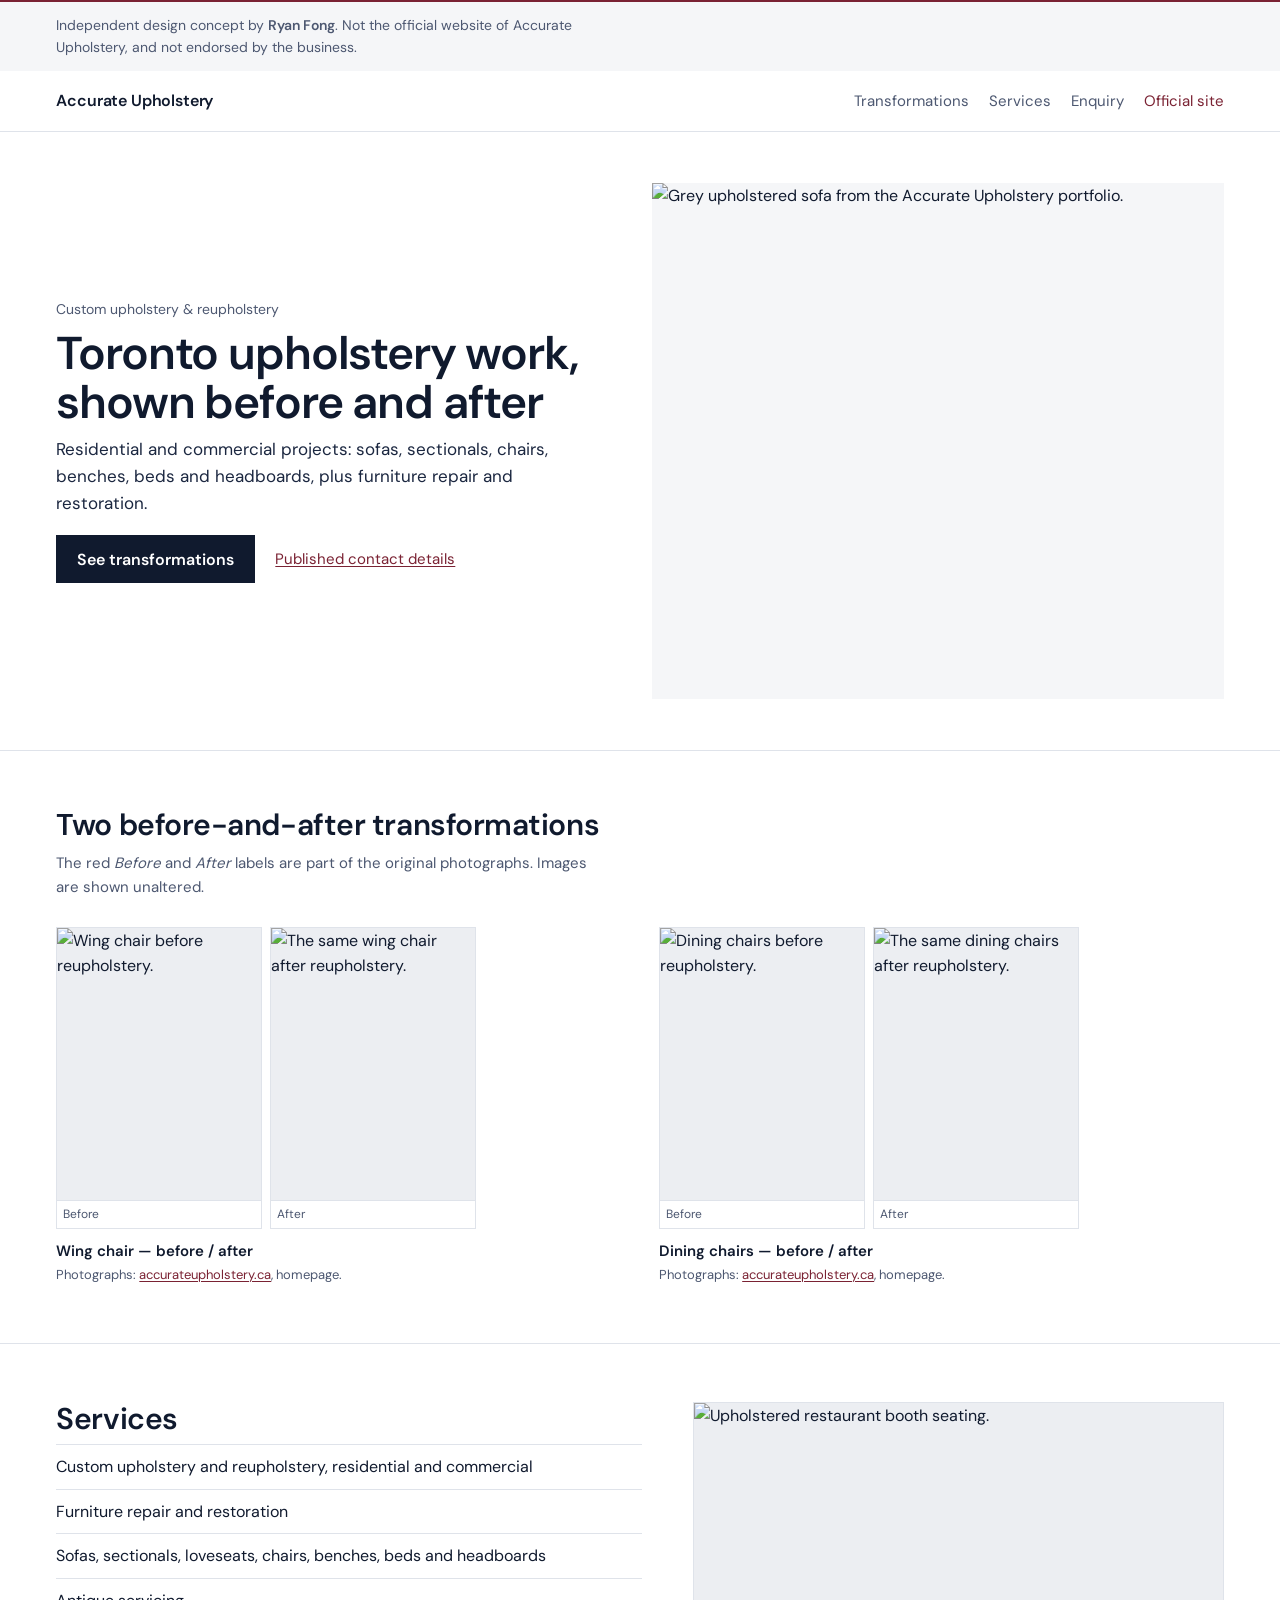
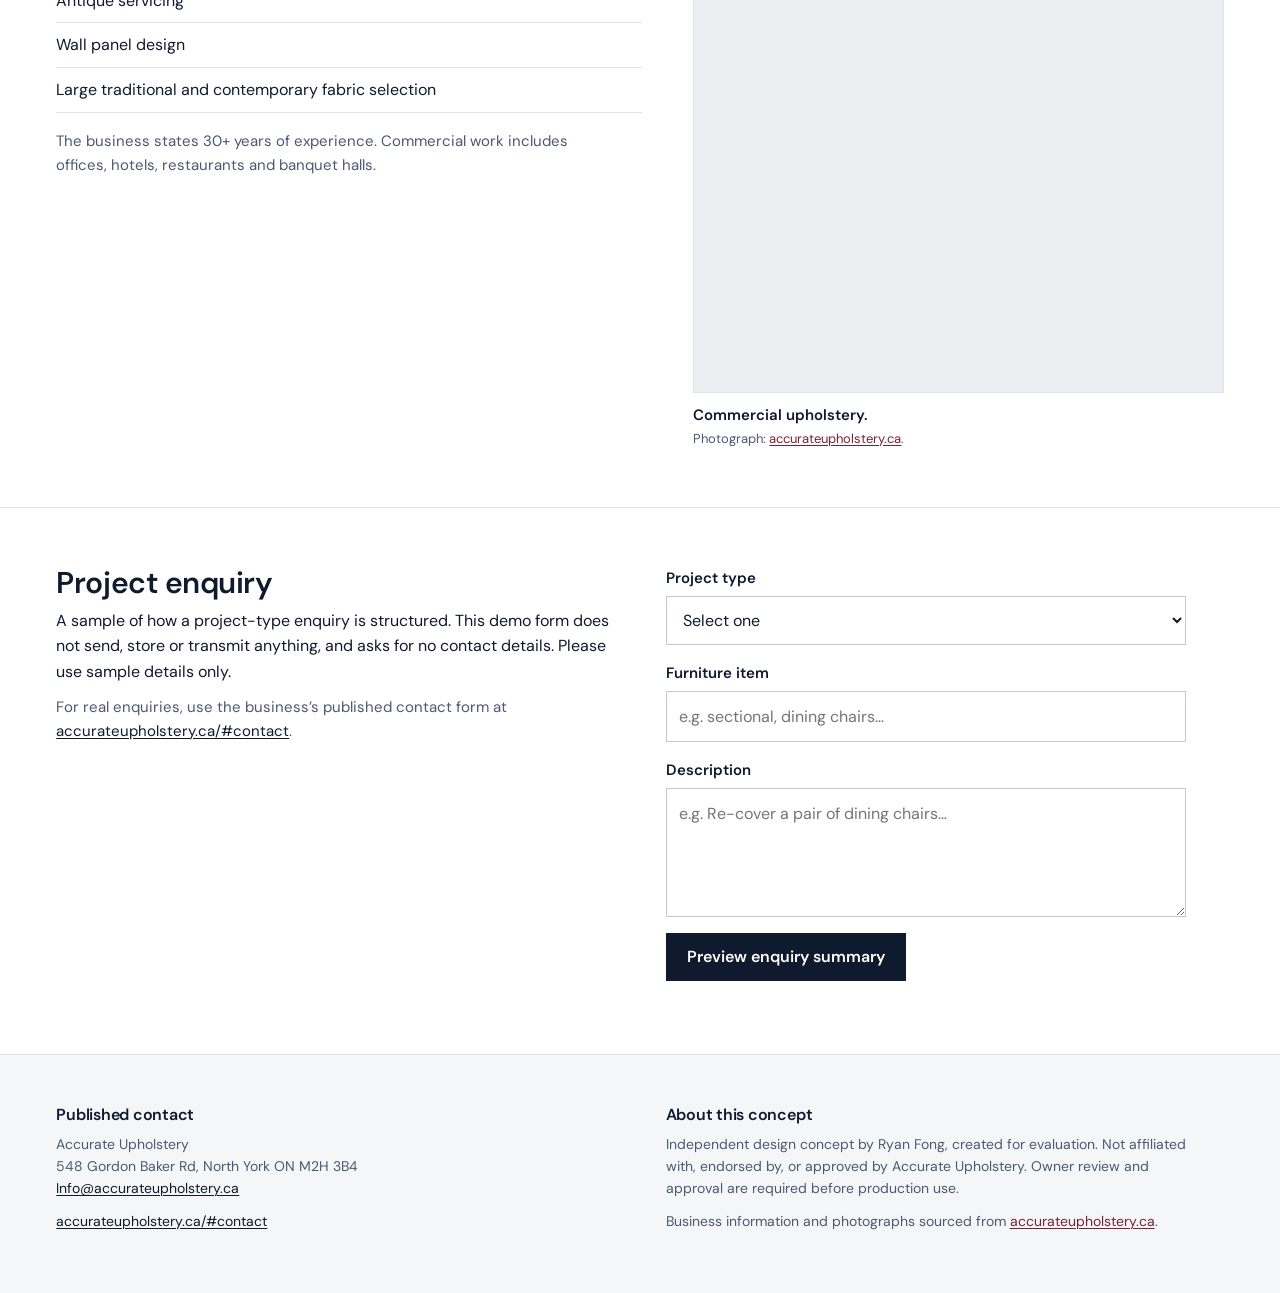
==== accurate-upholstery/index.html @ c1d73dc6 "Add Accurate Upholstery concept centered on verified transformations" ====
<!doctype html>
<html lang="en-CA">
<head>
<meta charset="utf-8">
<meta name="viewport" content="width=device-width,initial-scale=1">
<meta name="robots" content="noindex,nofollow">
<meta name="description" content="Independent design concept for Accurate Upholstery, Toronto: custom upholstery, reupholstery and furniture restoration, with before-and-after photographs.">
<title>Accurate Upholstery — independent concept by Ryan Fong</title>
<link rel="icon" href="../assets/favicon.svg" type="image/svg+xml">
<link rel="preload" href="../assets/dm-sans-semibold.ttf" as="font" type="font/ttf" crossorigin>
<link rel="preconnect" href="https://accurateupholstery.ca">
<link rel="stylesheet" href="./style.css">
</head>
<body>
<a class="skip" href="#main">Skip to content</a>

<div class="banner">
  <p>Independent design concept by <strong>Ryan Fong</strong>. Not the official website of Accurate Upholstery, and not endorsed by the business.</p>
</div>

<header class="site-head">
  <a class="brand" href="#main">Accurate Upholstery</a>
  <nav aria-label="Sections">
    <a href="#transformations">Transformations</a>
    <a href="#services">Services</a>
    <a href="#enquiry">Enquiry</a>
    <a class="official" href="https://accurateupholstery.ca/">Official site</a>
  </nav>
</header>

<main id="main">

  <section class="hero">
    <div class="hero-copy">
      <p class="kicker">Custom upholstery &amp; reupholstery</p>
      <h1>Toronto upholstery work, shown before and after</h1>
      <p class="lead">Residential and commercial projects: sofas, sectionals, chairs, benches, beds and headboards, plus furniture repair and restoration.</p>
      <p class="hero-links">
        <a class="btn" href="#transformations">See transformations</a>
        <a class="link-quiet" href="https://accurateupholstery.ca/#contact">Published contact details</a>
      </p>
    </div>
    <figure class="hero-figure">
      <img src="https://accurateupholstery.ca/wp-content/uploads/2023/03/4.jpg" width="1000" height="902" fetchpriority="high" decoding="async" alt="Grey upholstered sofa from the Accurate Upholstery portfolio.">
    </figure>
  </section>

  <section class="band" id="transformations" aria-labelledby="transformations-title">
    <div class="band-head">
      <h2 id="transformations-title">Two before-and-after transformations</h2>
      <p>The red <em>Before</em> and <em>After</em> labels are part of the original photographs. Images are shown unaltered.</p>
    </div>

    <div class="pairs">
      <figure class="pair">
        <div class="pair-shots">
          <div class="shot">
            <img src="https://accurateupholstery.ca/wp-content/uploads/2023/04/IMG_4576-Small-1.jpeg" width="240" height="320" loading="lazy" decoding="async" alt="Wing chair before reupholstery.">
            <span class="tag">Before</span>
          </div>
          <div class="shot">
            <img src="https://accurateupholstery.ca/wp-content/uploads/2023/04/IMG_4601-Small-1.jpeg" width="240" height="320" loading="lazy" decoding="async" alt="The same wing chair after reupholstery.">
            <span class="tag">After</span>
          </div>
        </div>
        <figcaption>
          Wing chair &mdash; before / after
          <span class="src">Photographs: <a href="https://accurateupholstery.ca/">accurateupholstery.ca</a>, homepage.</span>
        </figcaption>
      </figure>

      <figure class="pair">
        <div class="pair-shots">
          <div class="shot">
            <img src="https://accurateupholstery.ca/wp-content/uploads/2023/04/test-Large-768x1024.jpeg" width="768" height="1024" loading="lazy" decoding="async" alt="Dining chairs before reupholstery.">
            <span class="tag">Before</span>
          </div>
          <div class="shot">
            <img src="https://accurateupholstery.ca/wp-content/uploads/2023/04/nn-Large-768x1024.jpeg" width="768" height="1024" loading="lazy" decoding="async" alt="The same dining chairs after reupholstery.">
            <span class="tag">After</span>
          </div>
        </div>
        <figcaption>
          Dining chairs &mdash; before / after
          <span class="src">Photographs: <a href="https://accurateupholstery.ca/">accurateupholstery.ca</a>, homepage.</span>
        </figcaption>
      </figure>
    </div>
  </section>

  <section class="band" id="services" aria-labelledby="services-title">
    <div class="services">
      <div class="services-copy">
        <h2 id="services-title">Services</h2>
        <ul class="service-list">
          <li>Custom upholstery and reupholstery, residential and commercial</li>
          <li>Furniture repair and restoration</li>
          <li>Sofas, sectionals, loveseats, chairs, benches, beds and headboards</li>
          <li>Antique servicing</li>
          <li>Wall panel design</li>
          <li>Large traditional and contemporary fabric selection</li>
        </ul>
        <p class="claim">The business states 30+ years of experience. Commercial work includes offices, hotels, restaurants and banquet halls.</p>
      </div>
      <figure class="commercial">
        <img src="https://accurateupholstery.ca/wp-content/uploads/2023/09/Screenshot-2023-09-28-165944.png" width="575" height="641" loading="lazy" decoding="async" alt="Upholstered restaurant booth seating.">
        <figcaption>Commercial upholstery. <span class="src">Photograph: <a href="https://accurateupholstery.ca/">accurateupholstery.ca</a>.</span></figcaption>
      </figure>
    </div>
  </section>

  <section class="band" id="enquiry" aria-labelledby="enquiry-title">
    <div class="enquiry">
      <div class="enquiry-copy">
        <h2 id="enquiry-title">Project enquiry</h2>
        <p>A sample of how a project-type enquiry is structured. This demo form does not send, store or transmit anything, and asks for no contact details. Please use sample details only.</p>
        <p class="claim">For real enquiries, use the business&rsquo;s published contact form at <a href="https://accurateupholstery.ca/#contact">accurateupholstery.ca/#contact</a>.</p>
      </div>
      <form class="form" id="enquiry-form" novalidate>
        <div class="field">
          <label for="ptype">Project type</label>
          <select id="ptype" name="ptype" required>
            <option value="">Select one</option>
            <option value="Residential">Residential</option>
            <option value="Commercial">Commercial</option>
          </select>
          <p class="err" id="ptype-err" hidden></p>
        </div>
        <div class="field">
          <label for="item">Furniture item</label>
          <input id="item" name="item" type="text" autocomplete="off" maxlength="120" required placeholder="e.g. sectional, dining chairs…">
          <p class="err" id="item-err" hidden></p>
        </div>
        <div class="field">
          <label for="desc">Description</label>
          <textarea id="desc" name="desc" rows="4" maxlength="600" autocomplete="off" required placeholder="e.g. Re-cover a pair of dining chairs…"></textarea>
          <p class="err" id="desc-err" hidden></p>
        </div>
        <div class="form-actions">
          <button class="btn" type="submit">Preview enquiry summary</button>
          <button class="btn ghost" type="reset" id="form-reset" hidden>Clear</button>
        </div>
        <p class="status" id="enquiry-status" role="status" aria-live="polite"></p>
      </form>
    </div>
  </section>

</main>

<footer class="site-foot">
  <div class="foot-grid">
    <div>
      <h2>Published contact</h2>
      <p>Accurate Upholstery<br>548 Gordon Baker Rd, North York ON M2H 3B4<br><a href="mailto:Info@accurateupholstery.ca">Info@accurateupholstery.ca</a></p>
      <p><a href="https://accurateupholstery.ca/#contact">accurateupholstery.ca/#contact</a></p>
    </div>
    <div>
      <h2>About this concept</h2>
      <p>Independent design concept by Ryan Fong, created for evaluation. Not affiliated with, endorsed by, or approved by Accurate Upholstery. Owner review and approval are required before production use.</p>
      <p class="src">Business information and photographs sourced from <a href="https://accurateupholstery.ca/">accurateupholstery.ca</a>.</p>
    </div>
  </div>
</footer>

<script src="./app.js"></script>
</body>
</html>
---- accurate-upholstery/style.css ----
@font-face{font-family:"DM Sans";src:url("../assets/dm-sans-regular.ttf") format("truetype");font-weight:400;font-style:normal;font-display:swap}
@font-face{font-family:"DM Sans";src:url("../assets/dm-sans-semibold.ttf") format("truetype");font-weight:600;font-style:normal;font-display:swap}

:root{
  --paper:#ffffff;
  --ground:#f5f6f8;
  --ground-2:#eceef2;
  --ink:#101a2e;
  --ink-soft:#1b2740;
  --muted:#4d5871;
  --line:#dfe3ea;
  --line-strong:#c3cad6;
  --burgundy:#7a2233;
  --measure:54ch;
  --pad:clamp(18px,4.4vw,64px);
}

*,*::before,*::after{box-sizing:border-box}
[hidden]{display:none!important}
html{-webkit-text-size-adjust:100%}
body{
  margin:0;background:var(--paper);color:var(--ink);
  font-family:"DM Sans",system-ui,-apple-system,"Segoe UI",Arial,sans-serif;
  font-size:16px;line-height:1.6;overflow-wrap:break-word;
}
img{display:block;max-width:100%;height:auto;object-fit:contain;background:var(--ground-2)}
a{color:var(--ink);text-decoration:underline;text-underline-offset:2px;text-decoration-thickness:1px}
a:hover{color:var(--burgundy)}
:focus-visible{outline:2px solid var(--burgundy);outline-offset:3px}
p{margin:0 0 10px;max-width:var(--measure)}
h1,h2,h3{font-weight:600;letter-spacing:-0.015em;line-height:1.14;margin:0 0 8px}
h1{font-size:clamp(30px,4.4vw,46px);letter-spacing:-0.025em;line-height:1.08}
h2{font-size:clamp(22px,2.4vw,30px)}
h3{font-size:17px}
address{font-style:normal}

.skip{position:absolute;left:-9999px;top:0}
.skip:focus{left:16px;top:16px;z-index:20;background:var(--paper);color:var(--ink);padding:16px 20px;border:1px solid var(--ink)}

.banner{background:var(--ground);border-top:2px solid var(--burgundy);padding:12px var(--pad)}
.banner p{margin:0;font-size:14px;color:var(--muted);max-width:var(--measure)}

.site-head{
  display:flex;flex-wrap:wrap;align-items:center;justify-content:space-between;
  gap:8px 24px;padding:8px var(--pad);border-bottom:1px solid var(--line);
}
.brand{font-weight:600;font-size:16px;letter-spacing:-0.01em;text-decoration:none;min-height:44px;display:inline-flex;align-items:center}
.site-head nav{display:flex;flex-wrap:wrap;gap:4px 20px}
.site-head nav a{min-height:44px;display:inline-flex;align-items:center;font-size:15px;text-decoration:none;color:var(--muted)}
.site-head nav a:hover{color:var(--ink)}
.site-head nav a.official{color:var(--burgundy)}

main{display:block}
.hero{
  display:grid;grid-template-columns:minmax(0,1fr) minmax(0,1.05fr);
  align-items:center;gap:clamp(20px,4vw,56px);
  padding:clamp(24px,4vw,56px) var(--pad) clamp(28px,4vw,56px);
}
.kicker{margin:0 0 8px;font-size:14px;color:var(--muted);max-width:var(--measure)}
.lead{font-size:17px;color:var(--ink-soft);margin:0 0 18px}
.hero-figure{margin:0}
.hero-figure img{width:100%;aspect-ratio:1000/902;background:var(--ground)}
.hero-links{display:flex;flex-wrap:wrap;align-items:center;gap:12px 20px;margin:0}
.link-quiet{font-size:15px;color:var(--burgundy)}

.btn{
  display:inline-flex;align-items:center;justify-content:center;min-height:48px;
  padding:0 20px;background:var(--ink);color:#fff;border:1px solid var(--ink);
  font:inherit;font-weight:600;text-decoration:none;cursor:pointer;
}
.btn:hover{background:#fff;color:var(--ink)}
.btn.ghost{background:transparent;color:var(--ink);border-color:var(--line-strong)}
.btn.ghost:hover{border-color:var(--ink)}

.band{padding:clamp(32px,4.5vw,64px) var(--pad);border-top:1px solid var(--line)}
.band-head{margin-bottom:clamp(16px,2.5vw,28px)}
.band-head p{margin:0;color:var(--muted);font-size:15px}

.pairs{display:grid;grid-template-columns:repeat(2,minmax(0,1fr));gap:clamp(20px,3vw,40px)}
.pair{margin:0}
.pair-shots{display:grid;grid-template-columns:repeat(2,minmax(0,1fr));gap:8px;max-width:420px}
.shot{background:var(--ground-2);border:1px solid var(--line)}
.shot img{width:100%}
.tag{display:block;font-size:12px;color:var(--muted);padding:4px 6px;background:var(--paper);border-top:1px solid var(--line)}
figcaption{margin-top:10px;font-size:15px;font-weight:600}
.src{display:block;font-weight:400;font-size:13px;color:var(--muted);margin-top:2px;max-width:var(--measure)}
.src a{color:var(--burgundy)}

.services{display:grid;grid-template-columns:minmax(0,1.05fr) minmax(0,.95fr);gap:clamp(20px,4vw,56px);align-items:start}
.service-list{list-style:none;margin:0 0 16px;padding:0;max-width:var(--measure)}
.service-list li{padding:9px 0;border-bottom:1px solid var(--line);font-size:16px}
.service-list li:first-child{border-top:1px solid var(--line)}
.claim{font-size:15px;color:var(--muted)}
.commercial{margin:0}
.commercial img{width:100%;max-width:575px;border:1px solid var(--line)}
.commercial figcaption{font-weight:600}

.enquiry{display:grid;grid-template-columns:minmax(0,1fr) minmax(0,1fr);gap:clamp(20px,4vw,56px);align-items:start}
.form{display:grid;gap:16px;max-width:520px}
.field{display:grid;gap:6px}
label{font-weight:600;font-size:15px}
select,input,textarea{
  font:inherit;color:var(--ink);background:var(--paper);
  border:1px solid var(--line-strong);padding:12px;min-height:48px;width:100%;
}
textarea{min-height:120px;resize:vertical}
.err{margin:0;font-size:13px;color:var(--burgundy);max-width:var(--measure)}
.form-actions{display:flex;flex-wrap:wrap;gap:12px}
.status{margin:0;font-size:15px;color:var(--ink-soft);max-width:var(--measure);white-space:pre-line}

.site-foot{background:var(--ground);border-top:1px solid var(--line);padding:clamp(28px,4vw,56px) var(--pad)}
.foot-grid{display:grid;grid-template-columns:repeat(2,minmax(0,1fr));gap:clamp(20px,4vw,56px)}
.site-foot h2{font-size:16px;margin:0 0 8px}
.site-foot p{font-size:14px;color:var(--muted)}

@media (max-width:860px){
  .hero,.services,.enquiry,.foot-grid,.pairs{grid-template-columns:minmax(0,1fr)}
  .hero{grid-template-areas:"kicker" "title" "photo" "lead" "links";gap:16px}
  .hero-copy{display:contents}
  .kicker{grid-area:kicker}
  .hero h1{grid-area:title;margin:0}
  .hero-figure{grid-area:photo}
  .lead{grid-area:lead;margin:0}
  .hero-links{grid-area:links}
  .pairs{gap:32px}
  .pair-shots{max-width:100%}
}

@media (max-width:520px){
  .site-head{padding-top:6px;padding-bottom:6px}
  .hero{padding-top:20px}
  .pair-shots{gap:6px}
}

@media (prefers-reduced-motion:reduce){
  *,*::before,*::after{animation-duration:.01ms!important;animation-iteration-count:1!important;transition-duration:.01ms!important;scroll-behavior:auto!important}
}

/* Final interaction and text-flow review. */
.btn{padding:10px 20px}
a,button,input,select,textarea{touch-action:manipulation}
h1,h2,h3{text-wrap:balance}
:target{scroll-margin-top:20px}
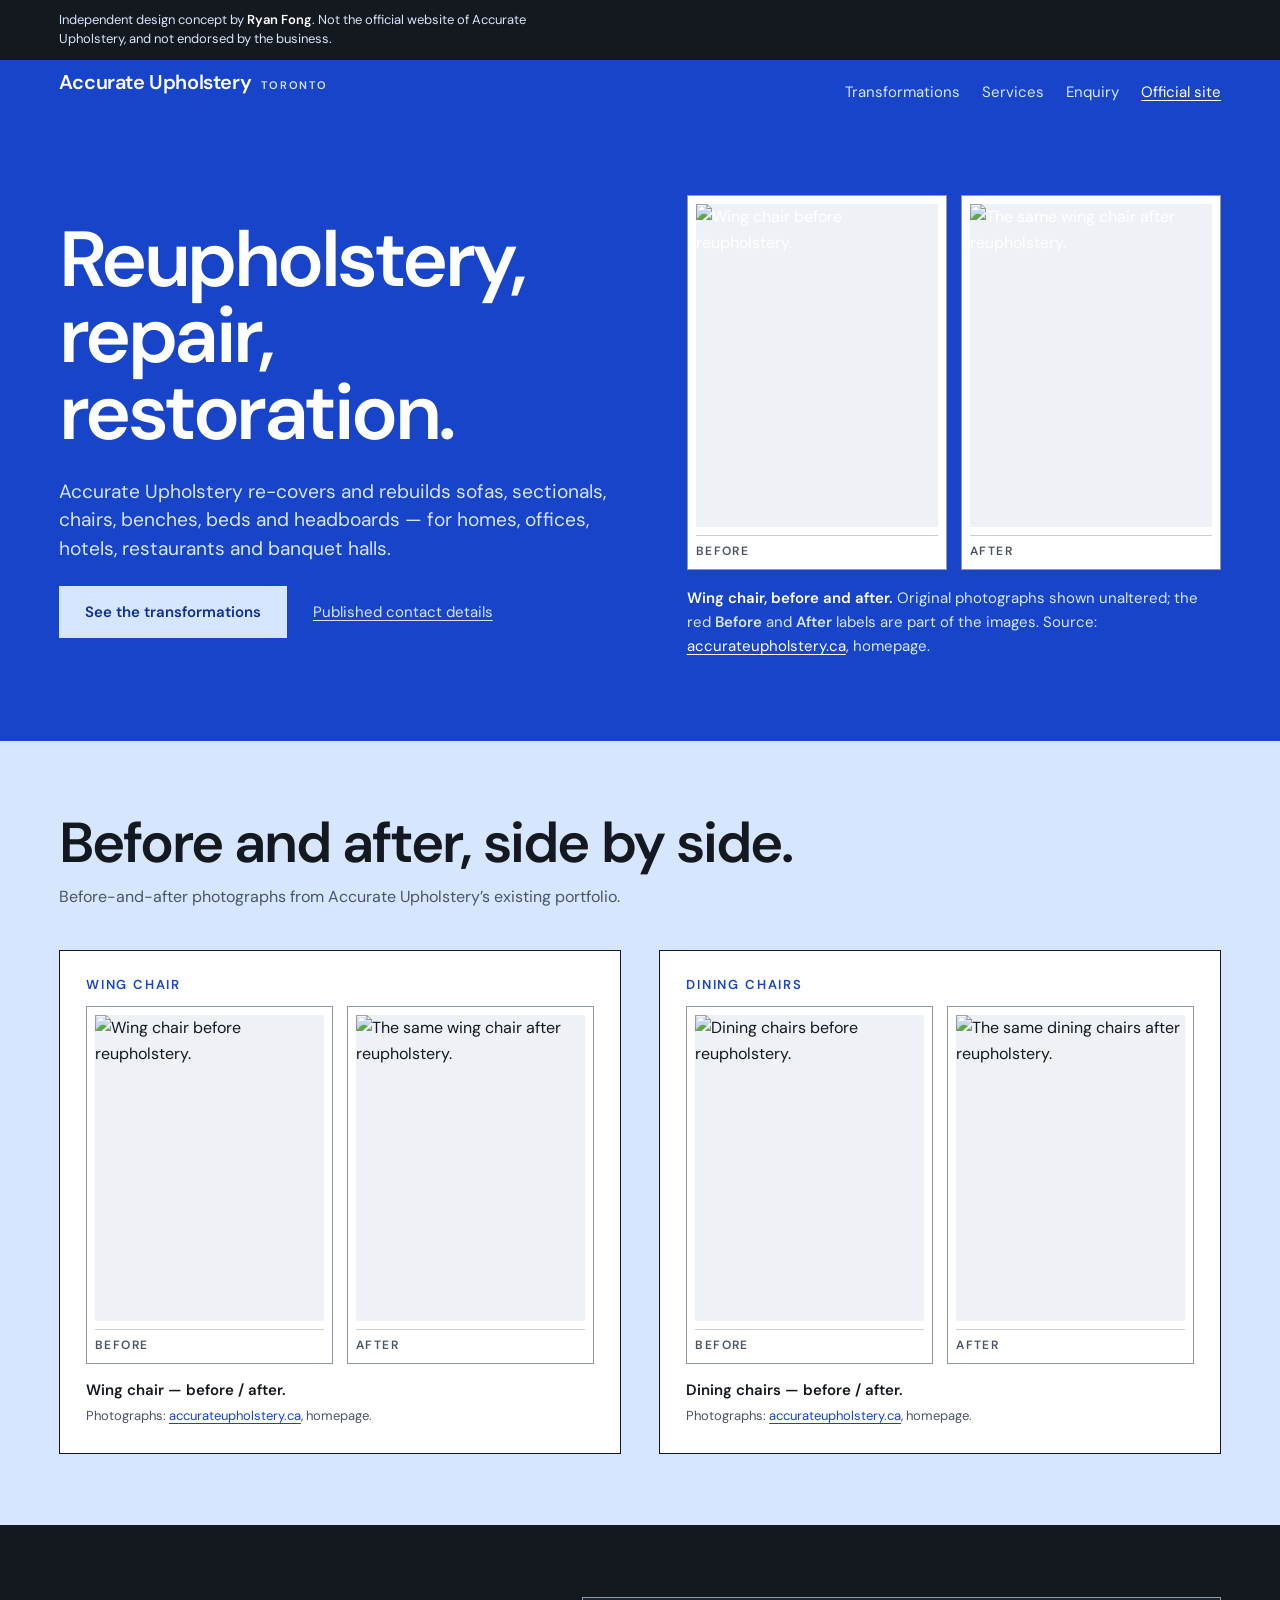
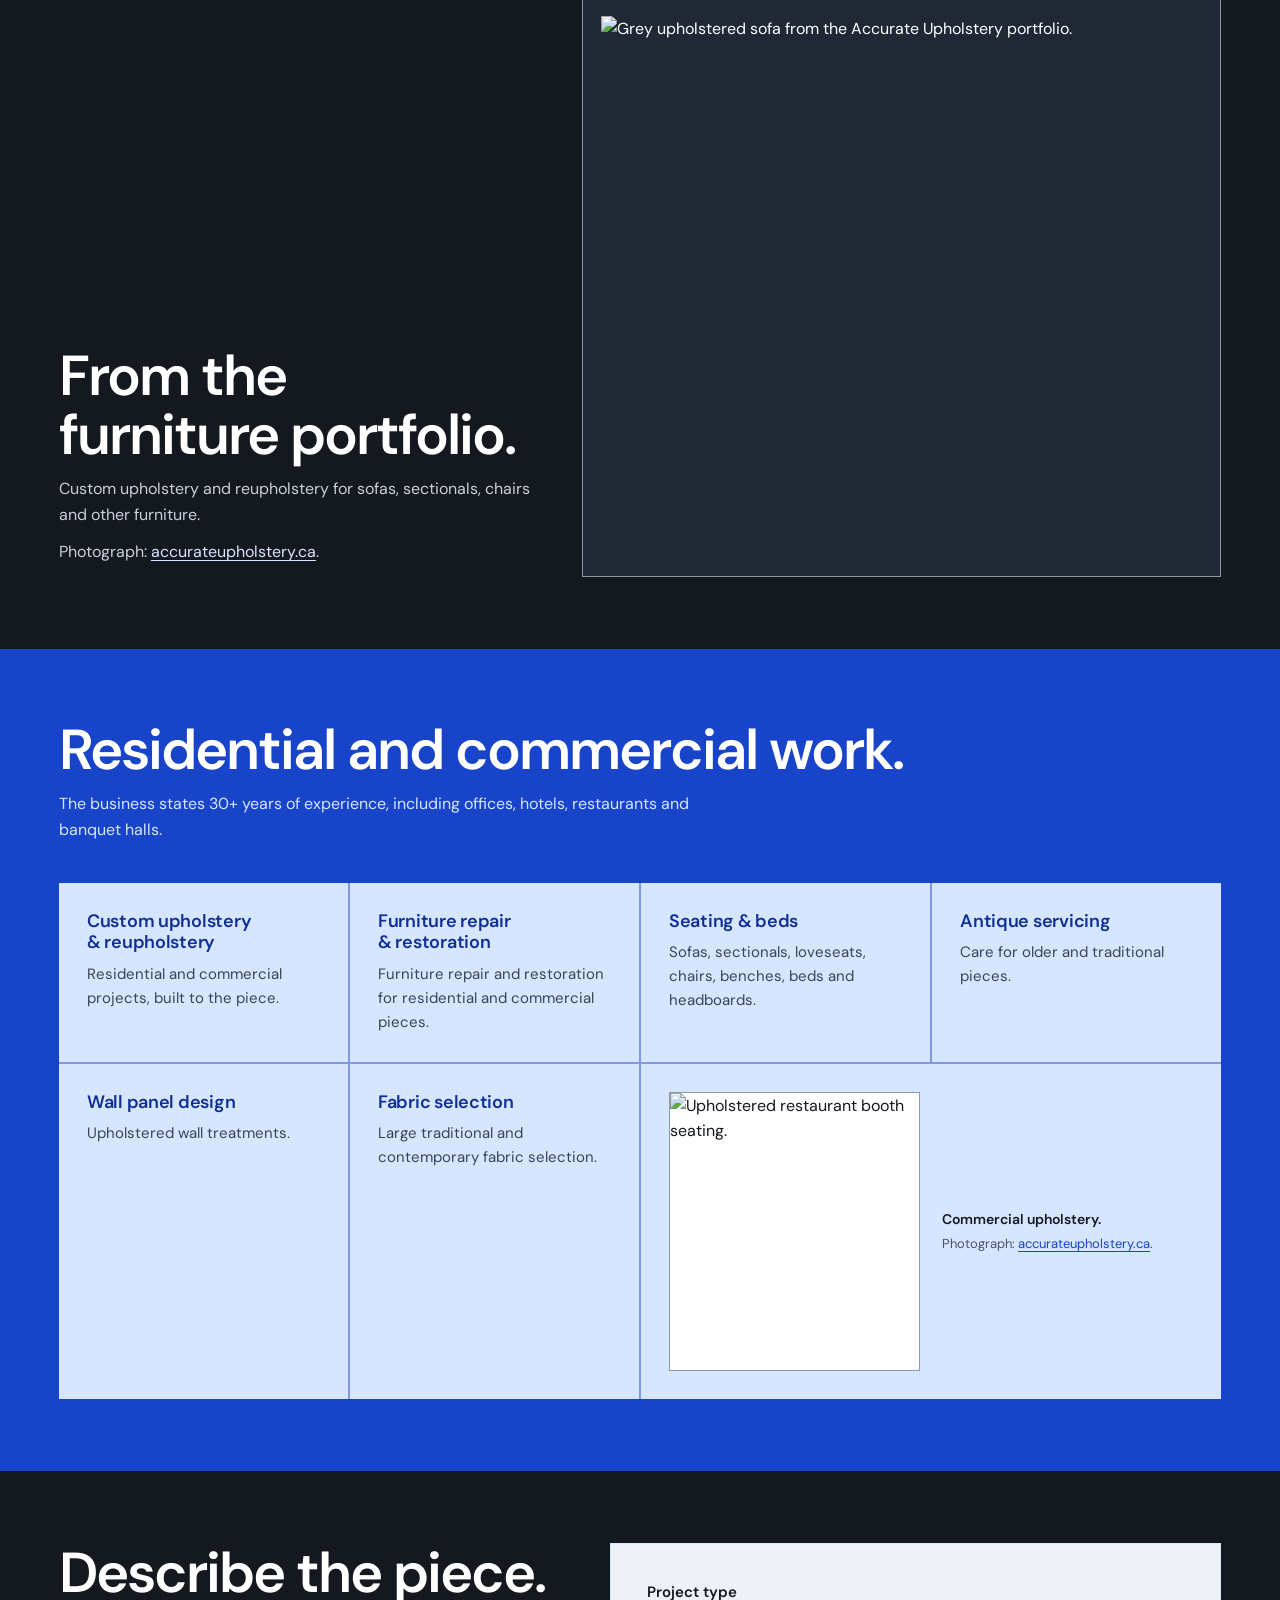
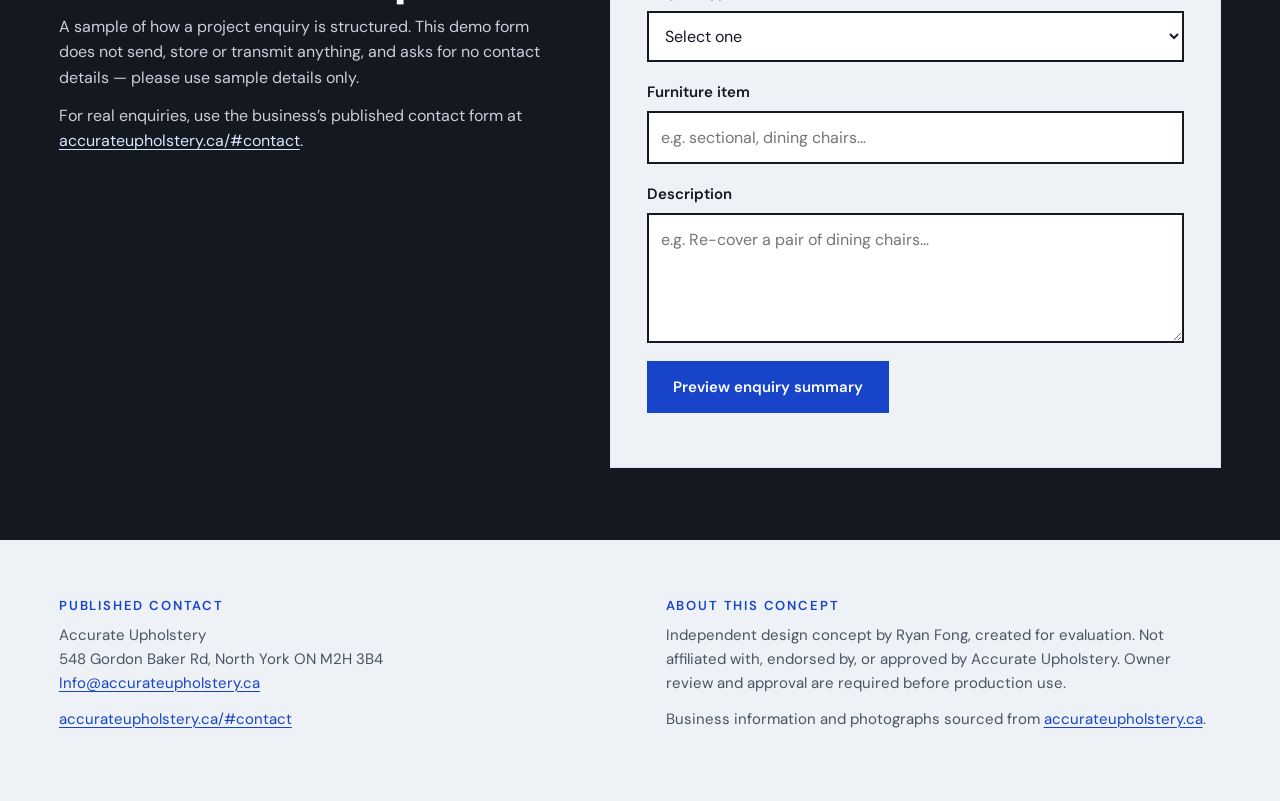
==== commit 5701c68c: "Give upholstery concepts distinct colourful portfolio designs" ====
--- a/accurate-upholstery/index.html
+++ b/accurate-upholstery/index.html
@@ -4,7 +4,7 @@
 <meta charset="utf-8">
 <meta name="viewport" content="width=device-width,initial-scale=1">
 <meta name="robots" content="noindex,nofollow">
-<meta name="description" content="Independent design concept for Accurate Upholstery, Toronto: custom upholstery, reupholstery and furniture restoration, with before-and-after photographs.">
+<meta name="description" content="Independent design concept for Accurate Upholstery, Toronto: custom upholstery, reupholstery, furniture repair and restoration, shown with original before-and-after photographs.">
 <title>Accurate Upholstery — independent concept by Ryan Fong</title>
 <link rel="icon" href="../assets/favicon.svg" type="image/svg+xml">
 <link rel="preload" href="../assets/dm-sans-semibold.ttf" as="font" type="font/ttf" crossorigin>
@@ -14,12 +14,10 @@
 <body>
 <a class="skip" href="#main">Skip to content</a>
 
-<div class="banner">
-  <p>Independent design concept by <strong>Ryan Fong</strong>. Not the official website of Accurate Upholstery, and not endorsed by the business.</p>
-</div>
+<div class="banner"><p>Independent design concept by <strong>Ryan Fong</strong>. Not the official website of Accurate Upholstery, and not endorsed by the business.</p></div>
 
 <header class="site-head">
-  <a class="brand" href="#main">Accurate Upholstery</a>
+  <a class="brand" href="#main">Accurate Upholstery <span>Toronto</span></a>
   <nav aria-label="Sections">
     <a href="#transformations">Transformations</a>
     <a href="#services">Services</a>
@@ -30,92 +28,120 @@
 
 <main id="main">
 
-  <section class="hero">
-    <div class="hero-copy">
-      <p class="kicker">Custom upholstery &amp; reupholstery</p>
-      <h1>Toronto upholstery work, shown before and after</h1>
-      <p class="lead">Residential and commercial projects: sofas, sectionals, chairs, benches, beds and headboards, plus furniture repair and restoration.</p>
-      <p class="hero-links">
-        <a class="btn" href="#transformations">See transformations</a>
-        <a class="link-quiet" href="https://accurateupholstery.ca/#contact">Published contact details</a>
-      </p>
-    </div>
-    <figure class="hero-figure">
-      <img src="https://accurateupholstery.ca/wp-content/uploads/2023/03/4.jpg" width="1000" height="902" fetchpriority="high" decoding="async" alt="Grey upholstered sofa from the Accurate Upholstery portfolio.">
-    </figure>
-  </section>
+  <section class="hero" aria-labelledby="hero-title">
+    <div class="hero-inner">
+      <div class="hero-head">
+        <h1 id="hero-title">Reupholstery, repair, restoration.</h1>
+        <p class="hero-lead">Accurate Upholstery re-covers and rebuilds sofas, sectionals, chairs, benches, beds and headboards — for homes, offices, hotels, restaurants and banquet halls.</p>
+        <p class="hero-links">
+          <a class="btn" href="#transformations">See the transformations</a>
+          <a class="quiet" href="https://accurateupholstery.ca/#contact">Published contact details</a>
+        </p>
+      </div>
 
-  <section class="band" id="transformations" aria-labelledby="transformations-title">
-    <div class="band-head">
-      <h2 id="transformations-title">Two before-and-after transformations</h2>
-      <p>The red <em>Before</em> and <em>After</em> labels are part of the original photographs. Images are shown unaltered.</p>
-    </div>
-
-    <div class="pairs">
-      <figure class="pair">
-        <div class="pair-shots">
+      <figure class="hero-pair">
+        <div class="shots">
           <div class="shot">
-            <img src="https://accurateupholstery.ca/wp-content/uploads/2023/04/IMG_4576-Small-1.jpeg" width="240" height="320" loading="lazy" decoding="async" alt="Wing chair before reupholstery.">
-            <span class="tag">Before</span>
+            <img src="https://accurateupholstery.ca/wp-content/uploads/2023/04/IMG_4576-Small-1.jpeg" width="240" height="320" fetchpriority="high" decoding="async" alt="Wing chair before reupholstery.">
+            <span class="shot-label">Before</span>
           </div>
           <div class="shot">
-            <img src="https://accurateupholstery.ca/wp-content/uploads/2023/04/IMG_4601-Small-1.jpeg" width="240" height="320" loading="lazy" decoding="async" alt="The same wing chair after reupholstery.">
-            <span class="tag">After</span>
+            <img src="https://accurateupholstery.ca/wp-content/uploads/2023/04/IMG_4601-Small-1.jpeg" width="240" height="320" decoding="async" alt="The same wing chair after reupholstery.">
+            <span class="shot-label">After</span>
           </div>
         </div>
         <figcaption>
-          Wing chair &mdash; before / after
-          <span class="src">Photographs: <a href="https://accurateupholstery.ca/">accurateupholstery.ca</a>, homepage.</span>
-        </figcaption>
-      </figure>
-
-      <figure class="pair">
-        <div class="pair-shots">
-          <div class="shot">
-            <img src="https://accurateupholstery.ca/wp-content/uploads/2023/04/test-Large-768x1024.jpeg" width="768" height="1024" loading="lazy" decoding="async" alt="Dining chairs before reupholstery.">
-            <span class="tag">Before</span>
-          </div>
-          <div class="shot">
-            <img src="https://accurateupholstery.ca/wp-content/uploads/2023/04/nn-Large-768x1024.jpeg" width="768" height="1024" loading="lazy" decoding="async" alt="The same dining chairs after reupholstery.">
-            <span class="tag">After</span>
-          </div>
-        </div>
-        <figcaption>
-          Dining chairs &mdash; before / after
-          <span class="src">Photographs: <a href="https://accurateupholstery.ca/">accurateupholstery.ca</a>, homepage.</span>
+          <strong>Wing chair, before and after.</strong>
+          <span class="src">Original photographs shown unaltered; the red <em>Before</em> and <em>After</em> labels are part of the images. Source: <a href="https://accurateupholstery.ca/">accurateupholstery.ca</a>, homepage.</span>
         </figcaption>
       </figure>
     </div>
   </section>
 
-  <section class="band" id="services" aria-labelledby="services-title">
-    <div class="services">
-      <div class="services-copy">
-        <h2 id="services-title">Services</h2>
-        <ul class="service-list">
-          <li>Custom upholstery and reupholstery, residential and commercial</li>
-          <li>Furniture repair and restoration</li>
-          <li>Sofas, sectionals, loveseats, chairs, benches, beds and headboards</li>
-          <li>Antique servicing</li>
-          <li>Wall panel design</li>
-          <li>Large traditional and contemporary fabric selection</li>
-        </ul>
-        <p class="claim">The business states 30+ years of experience. Commercial work includes offices, hotels, restaurants and banquet halls.</p>
+  <section class="band band-sky" id="transformations" aria-labelledby="transformations-title">
+    <div class="band-inner">
+      <div class="band-head">
+        <h2 id="transformations-title">Before and after, side by side.</h2>
+        <p>Before-and-after photographs from Accurate Upholstery’s existing portfolio.</p>
       </div>
-      <figure class="commercial">
-        <img src="https://accurateupholstery.ca/wp-content/uploads/2023/09/Screenshot-2023-09-28-165944.png" width="575" height="641" loading="lazy" decoding="async" alt="Upholstered restaurant booth seating.">
-        <figcaption>Commercial upholstery. <span class="src">Photograph: <a href="https://accurateupholstery.ca/">accurateupholstery.ca</a>.</span></figcaption>
+
+      <div class="pairs">
+        <figure class="pair-card">
+          <h3>Wing chair</h3>
+          <div class="shots">
+            <div class="shot">
+              <img src="https://accurateupholstery.ca/wp-content/uploads/2023/04/IMG_4576-Small-1.jpeg" width="240" height="320" loading="lazy" decoding="async" alt="Wing chair before reupholstery.">
+              <span class="shot-label">Before</span>
+            </div>
+            <div class="shot">
+              <img src="https://accurateupholstery.ca/wp-content/uploads/2023/04/IMG_4601-Small-1.jpeg" width="240" height="320" loading="lazy" decoding="async" alt="The same wing chair after reupholstery.">
+              <span class="shot-label">After</span>
+            </div>
+          </div>
+          <figcaption>Wing chair — before / after. <span class="src">Photographs: <a href="https://accurateupholstery.ca/">accurateupholstery.ca</a>, homepage.</span></figcaption>
+        </figure>
+
+        <figure class="pair-card">
+          <h3>Dining chairs</h3>
+          <div class="shots">
+            <div class="shot">
+              <img src="https://accurateupholstery.ca/wp-content/uploads/2023/04/test-Large-768x1024.jpeg" width="768" height="1024" loading="lazy" decoding="async" alt="Dining chairs before reupholstery.">
+              <span class="shot-label">Before</span>
+            </div>
+            <div class="shot">
+              <img src="https://accurateupholstery.ca/wp-content/uploads/2023/04/nn-Large-768x1024.jpeg" width="768" height="1024" loading="lazy" decoding="async" alt="The same dining chairs after reupholstery.">
+              <span class="shot-label">After</span>
+            </div>
+          </div>
+          <figcaption>Dining chairs — before / after. <span class="src">Photographs: <a href="https://accurateupholstery.ca/">accurateupholstery.ca</a>, homepage.</span></figcaption>
+        </figure>
+      </div>
+    </div>
+  </section>
+
+  <section class="feature" aria-labelledby="feature-title">
+    <div class="band-inner feature-inner">
+      <div class="feature-copy">
+        <h2 id="feature-title">From the furniture portfolio.</h2>
+        <p>Custom upholstery and reupholstery for sofas, sectionals, chairs and other furniture.</p>
+        <p class="src">Photograph: <a href="https://accurateupholstery.ca/">accurateupholstery.ca</a>.</p>
+      </div>
+      <figure class="feature-figure">
+        <img src="https://accurateupholstery.ca/wp-content/uploads/2023/03/4.jpg" width="1000" height="902" loading="lazy" decoding="async" alt="Grey upholstered sofa from the Accurate Upholstery portfolio.">
       </figure>
     </div>
   </section>
 
-  <section class="band" id="enquiry" aria-labelledby="enquiry-title">
-    <div class="enquiry">
+  <section class="band band-cobalt" id="services" aria-labelledby="services-title">
+    <div class="band-inner">
+      <div class="band-head">
+        <h2 id="services-title">Residential and commercial work.</h2>
+        <p>The business states 30+ years of experience, including offices, hotels, restaurants and banquet halls.</p>
+      </div>
+
+      <div class="service-spread">
+        <div class="tile"><h3>Custom upholstery &amp; reupholstery</h3><p>Residential and commercial projects, built to the piece.</p></div>
+        <div class="tile"><h3>Furniture repair &amp; restoration</h3><p>Furniture repair and restoration for residential and commercial pieces.</p></div>
+        <div class="tile"><h3>Seating &amp; beds</h3><p>Sofas, sectionals, loveseats, chairs, benches, beds and headboards.</p></div>
+        <div class="tile"><h3>Antique servicing</h3><p>Care for older and traditional pieces.</p></div>
+        <div class="tile"><h3>Wall panel design</h3><p>Upholstered wall treatments.</p></div>
+        <div class="tile"><h3>Fabric selection</h3><p>Large traditional and contemporary fabric selection.</p></div>
+        <figure class="tile tile-photo">
+          <img src="https://accurateupholstery.ca/wp-content/uploads/2023/09/Screenshot-2023-09-28-165944.png" width="575" height="641" loading="lazy" decoding="async" alt="Upholstered restaurant booth seating.">
+          <figcaption>Commercial upholstery. <span class="src">Photograph: <a href="https://accurateupholstery.ca/">accurateupholstery.ca</a>.</span></figcaption>
+        </figure>
+      </div>
+    </div>
+  </section>
+
+  <section class="enquiry" id="enquiry" aria-labelledby="enquiry-title">
+    <div class="band-inner enquiry-inner">
       <div class="enquiry-copy">
-        <h2 id="enquiry-title">Project enquiry</h2>
-        <p>A sample of how a project-type enquiry is structured. This demo form does not send, store or transmit anything, and asks for no contact details. Please use sample details only.</p>
-        <p class="claim">For real enquiries, use the business&rsquo;s published contact form at <a href="https://accurateupholstery.ca/#contact">accurateupholstery.ca/#contact</a>.</p>
+        <h2 id="enquiry-title">Describe the piece.</h2>
+        <p>A sample of how a project enquiry is structured. This demo form does not send, store or transmit anything, and asks for no contact details — please use sample details only.</p>
+        <p class="src">For real enquiries, use the business&rsquo;s published contact form at <a href="https://accurateupholstery.ca/#contact">accurateupholstery.ca/#contact</a>.</p>
       </div>
+
       <form class="form" id="enquiry-form" novalidate>
         <div class="field">
           <label for="ptype">Project type</label>
@@ -148,7 +174,7 @@
 </main>
 
 <footer class="site-foot">
-  <div class="foot-grid">
+  <div class="band-inner foot-grid">
     <div>
       <h2>Published contact</h2>
       <p>Accurate Upholstery<br>548 Gordon Baker Rd, North York ON M2H 3B4<br><a href="mailto:Info@accurateupholstery.ca">Info@accurateupholstery.ca</a></p>
--- a/accurate-upholstery/style.css
+++ b/accurate-upholstery/style.css
@@ -2,142 +2,213 @@
 @font-face{font-family:"DM Sans";src:url("../assets/dm-sans-semibold.ttf") format("truetype");font-weight:600;font-style:normal;font-display:swap}
 
 :root{
-  --paper:#ffffff;
-  --ground:#f5f6f8;
-  --ground-2:#eceef2;
-  --ink:#101a2e;
-  --ink-soft:#1b2740;
-  --muted:#4d5871;
-  --line:#dfe3ea;
-  --line-strong:#c3cad6;
-  --burgundy:#7a2233;
-  --measure:54ch;
-  --pad:clamp(18px,4.4vw,64px);
+  --cobalt:#1744c8;
+  --cobalt-deep:#0f2f95;
+  --sky:#d7e6ff;
+  --cold:#eef1f6;
+  --graphite:#14181f;
+  --graphite-2:#202836;
+  --ink:#101623;
+  --muted:#4a5464;
+  --white:#fff;
+  --frame-line:#8e98a8;
+  --pad:clamp(18px,4.6vw,72px);
+  --measure:58ch;
+  --inner:1240px;
 }
 
 *,*::before,*::after{box-sizing:border-box}
 [hidden]{display:none!important}
-html{-webkit-text-size-adjust:100%}
+html{-webkit-text-size-adjust:100%;scroll-behavior:smooth;scroll-padding-top:16px}
 body{
-  margin:0;background:var(--paper);color:var(--ink);
+  margin:0;background:var(--cold);color:var(--ink);
   font-family:"DM Sans",system-ui,-apple-system,"Segoe UI",Arial,sans-serif;
   font-size:16px;line-height:1.6;overflow-wrap:break-word;
-}
-img{display:block;max-width:100%;height:auto;object-fit:contain;background:var(--ground-2)}
-a{color:var(--ink);text-decoration:underline;text-underline-offset:2px;text-decoration-thickness:1px}
-a:hover{color:var(--burgundy)}
-:focus-visible{outline:2px solid var(--burgundy);outline-offset:3px}
-p{margin:0 0 10px;max-width:var(--measure)}
-h1,h2,h3{font-weight:600;letter-spacing:-0.015em;line-height:1.14;margin:0 0 8px}
-h1{font-size:clamp(30px,4.4vw,46px);letter-spacing:-0.025em;line-height:1.08}
-h2{font-size:clamp(22px,2.4vw,30px)}
-h3{font-size:17px}
+  -webkit-font-smoothing:antialiased;
+}
+img{display:block;max-width:100%;height:auto}
+a{color:inherit;text-underline-offset:3px;text-decoration-thickness:1px}
+p{margin:0 0 12px;max-width:var(--measure)}
+h1,h2,h3{font-weight:600;letter-spacing:-.025em;line-height:1.05;margin:0 0 12px;text-wrap:balance}
+h1{font-size:clamp(44px,7.6vw,104px);letter-spacing:-.045em;line-height:.98}
+h2{font-size:clamp(30px,4.4vw,60px);letter-spacing:-.035em}
+h3{font-size:clamp(19px,1.7vw,24px);line-height:1.2}
 address{font-style:normal}
+em{font-style:normal;font-weight:600}
+:focus-visible{outline:3px solid var(--cobalt);outline-offset:3px}
+a,button,input,select,textarea{touch-action:manipulation}
+:target{scroll-margin-top:16px}
 
 .skip{position:absolute;left:-9999px;top:0}
-.skip:focus{left:16px;top:16px;z-index:20;background:var(--paper);color:var(--ink);padding:16px 20px;border:1px solid var(--ink)}
-
-.banner{background:var(--ground);border-top:2px solid var(--burgundy);padding:12px var(--pad)}
-.banner p{margin:0;font-size:14px;color:var(--muted);max-width:var(--measure)}
+.skip:focus{left:14px;top:14px;z-index:30;background:var(--graphite);color:var(--white);padding:14px 18px}
+
+.eyebrow{
+  font-size:13px;font-weight:600;letter-spacing:.14em;text-transform:uppercase;
+  color:var(--cobalt);margin:0 0 14px;display:flex;align-items:center;gap:12px;
+}
+.eyebrow::before{content:"";width:28px;height:3px;background:currentColor;flex:none}
+
+.banner{margin:0;background:var(--graphite);color:var(--sky);padding:11px var(--pad);font-size:13px;line-height:1.45;max-width:none}
+.banner p{max-width:58ch;margin:0}
+.banner strong{color:var(--white)}
 
 .site-head{
+  background:var(--cobalt);color:var(--white);
   display:flex;flex-wrap:wrap;align-items:center;justify-content:space-between;
-  gap:8px 24px;padding:8px var(--pad);border-bottom:1px solid var(--line);
-}
-.brand{font-weight:600;font-size:16px;letter-spacing:-0.01em;text-decoration:none;min-height:44px;display:inline-flex;align-items:center}
-.site-head nav{display:flex;flex-wrap:wrap;gap:4px 20px}
-.site-head nav a{min-height:44px;display:inline-flex;align-items:center;font-size:15px;text-decoration:none;color:var(--muted)}
-.site-head nav a:hover{color:var(--ink)}
-.site-head nav a.official{color:var(--burgundy)}
-
-main{display:block}
-.hero{
-  display:grid;grid-template-columns:minmax(0,1fr) minmax(0,1.05fr);
-  align-items:center;gap:clamp(20px,4vw,56px);
-  padding:clamp(24px,4vw,56px) var(--pad) clamp(28px,4vw,56px);
-}
-.kicker{margin:0 0 8px;font-size:14px;color:var(--muted);max-width:var(--measure)}
-.lead{font-size:17px;color:var(--ink-soft);margin:0 0 18px}
-.hero-figure{margin:0}
-.hero-figure img{width:100%;aspect-ratio:1000/902;background:var(--ground)}
-.hero-links{display:flex;flex-wrap:wrap;align-items:center;gap:12px 20px;margin:0}
-.link-quiet{font-size:15px;color:var(--burgundy)}
+  gap:6px 28px;padding:6px var(--pad);
+}
+.brand{
+  display:inline-flex;align-items:baseline;gap:10px;min-height:52px;
+  font-size:20px;font-weight:600;letter-spacing:-.02em;text-decoration:none;color:var(--white);
+}
+.brand span{font-size:11px;font-weight:600;letter-spacing:.16em;text-transform:uppercase;color:var(--sky)}
+.site-head nav{display:flex;flex-wrap:wrap;gap:2px 22px}
+.site-head nav a{
+  display:inline-flex;align-items:center;min-height:44px;font-size:15px;
+  color:var(--sky);text-decoration:none;
+}
+.site-head nav a:hover{color:var(--white);text-decoration:underline}
+.site-head nav a.official{color:var(--white);text-decoration:underline}
+
+.band-inner{width:min(var(--inner),100%);margin-inline:auto}
+
+/* Hero: cobalt statement band, transformation first */
+.hero{background:var(--cobalt);color:var(--white);padding:clamp(34px,5.6vw,80px) var(--pad) clamp(40px,6vw,88px)}
+.hero-inner{max-width:var(--inner);margin:auto;display:grid;grid-template-columns:1.1fr 1fr;gap:40px;align-items:center}
+.hero h1{font-size:clamp(44px,6.1vw,84px);margin-bottom:26px}
+.hero .eyebrow{color:var(--sky)}
+.hero-lead{font-size:clamp(17px,1.5vw,21px);line-height:1.5;color:var(--sky);max-width:52ch;margin-bottom:22px}
+.hero-links{display:flex;flex-wrap:wrap;align-items:center;gap:14px 26px;margin:0}
+.quiet{color:var(--sky);font-size:15px}
+.quiet:hover{color:var(--white)}
 
 .btn{
   display:inline-flex;align-items:center;justify-content:center;min-height:48px;
-  padding:0 20px;background:var(--ink);color:#fff;border:1px solid var(--ink);
-  font:inherit;font-weight:600;text-decoration:none;cursor:pointer;
-}
-.btn:hover{background:#fff;color:var(--ink)}
-.btn.ghost{background:transparent;color:var(--ink);border-color:var(--line-strong)}
-.btn.ghost:hover{border-color:var(--ink)}
-
-.band{padding:clamp(32px,4.5vw,64px) var(--pad);border-top:1px solid var(--line)}
-.band-head{margin-bottom:clamp(16px,2.5vw,28px)}
-.band-head p{margin:0;color:var(--muted);font-size:15px}
+  padding:12px 24px;background:var(--cobalt);color:var(--white);
+  border:2px solid var(--cobalt);font:inherit;font-weight:600;font-size:15px;
+  text-decoration:none;cursor:pointer;
+}
+.btn:hover{background:var(--cobalt-deep);border-color:var(--cobalt-deep);color:var(--white)}
+.hero .btn{background:var(--sky);border-color:var(--sky);color:var(--cobalt-deep)}
+.hero .btn:hover{background:var(--white);border-color:var(--white);color:var(--cobalt-deep)}
+.btn.ghost{background:transparent;color:var(--graphite);border-color:var(--graphite)}
+.btn.ghost:hover{background:var(--graphite);color:var(--white)}
+
+.hero-pair{
+  margin:0;
+  display:grid;grid-template-columns:minmax(0,1fr);
+  gap:16px;align-items:end;
+}
+.hero-pair > .shots{max-width:760px}
+.hero-pair figcaption{font-size:15px;color:var(--white);padding-bottom:6px}
+.hero-pair .src{color:var(--sky)}
+.hero-pair .src a{color:var(--white)}
+
+.shots{display:grid;grid-template-columns:repeat(2,minmax(0,1fr));gap:clamp(8px,1.4vw,14px);min-width:0}
+.shot{background:var(--white);padding:8px;border:1px solid var(--frame-line)}
+.shot img{width:100%;object-fit:contain;background:var(--cold)}
+.shot-label{
+  display:block;margin-top:8px;padding-top:6px;border-top:1px solid #c8ced9;
+  font-size:12px;font-weight:600;letter-spacing:.12em;text-transform:uppercase;color:var(--muted);
+}
+
+/* Transformations: sky band with true paired cards */
+.band{padding:clamp(38px,5.6vw,84px) var(--pad)}
+.band-sky{background:var(--sky);color:var(--graphite)}
+.band-cobalt{background:var(--cobalt);color:var(--white)}
+.band-head{margin-bottom:clamp(22px,3.4vw,40px)}
+.band-head p{color:var(--muted);font-size:16px;max-width:62ch}
+.band-cobalt .band-head p{color:var(--sky)}
+.band-cobalt .eyebrow{color:var(--sky)}
 
 .pairs{display:grid;grid-template-columns:repeat(2,minmax(0,1fr));gap:clamp(20px,3vw,40px)}
-.pair{margin:0}
-.pair-shots{display:grid;grid-template-columns:repeat(2,minmax(0,1fr));gap:8px;max-width:420px}
-.shot{background:var(--ground-2);border:1px solid var(--line)}
-.shot img{width:100%}
-.tag{display:block;font-size:12px;color:var(--muted);padding:4px 6px;background:var(--paper);border-top:1px solid var(--line)}
-figcaption{margin-top:10px;font-size:15px;font-weight:600}
-.src{display:block;font-weight:400;font-size:13px;color:var(--muted);margin-top:2px;max-width:var(--measure)}
-.src a{color:var(--burgundy)}
-
-.services{display:grid;grid-template-columns:minmax(0,1.05fr) minmax(0,.95fr);gap:clamp(20px,4vw,56px);align-items:start}
-.service-list{list-style:none;margin:0 0 16px;padding:0;max-width:var(--measure)}
-.service-list li{padding:9px 0;border-bottom:1px solid var(--line);font-size:16px}
-.service-list li:first-child{border-top:1px solid var(--line)}
-.claim{font-size:15px;color:var(--muted)}
-.commercial{margin:0}
-.commercial img{width:100%;max-width:575px;border:1px solid var(--line)}
-.commercial figcaption{font-weight:600}
-
-.enquiry{display:grid;grid-template-columns:minmax(0,1fr) minmax(0,1fr);gap:clamp(20px,4vw,56px);align-items:start}
-.form{display:grid;gap:16px;max-width:520px}
-.field{display:grid;gap:6px}
-label{font-weight:600;font-size:15px}
+.pair-card{
+  margin:0;background:var(--white);border:1px solid var(--graphite);
+  padding:clamp(16px,2.2vw,26px);display:grid;gap:14px;align-content:start;min-width:0;
+}
+.pair-card h3{margin:0;font-size:13px;font-weight:600;letter-spacing:.14em;text-transform:uppercase;color:var(--cobalt)}
+.pair-card figcaption{font-size:15px;font-weight:600;color:var(--graphite)}
+.pair-card .src{display:block;font-weight:400;font-size:13px;color:var(--muted);margin-top:4px}
+.pair-card .src a{color:var(--cobalt)}
+
+/* Featured work: graphite panel, wide photograph */
+.feature{background:var(--graphite);color:var(--white);padding:clamp(38px,5.6vw,84px) var(--pad)}
+.feature .eyebrow{color:var(--sky)}
+.feature-inner{display:grid;grid-template-columns:minmax(0,.85fr) minmax(0,1.15fr);gap:clamp(24px,4vw,60px);align-items:end}
+.feature-copy p{color:#c9d0dc}
+.feature-figure{margin:0;border:1px solid var(--frame-line);background:var(--graphite-2);padding:clamp(10px,1.6vw,18px)}
+.feature-figure img{width:100%;object-fit:contain;background:var(--graphite-2)}
+.feature .src a{color:var(--sky)}
+
+/* Services: compact colored spread */
+.service-spread{display:grid;grid-template-columns:repeat(4,minmax(0,1fr));gap:2px;background:rgba(255,255,255,.45)}
+.tile{margin:0;background:var(--sky);color:var(--graphite);padding:clamp(18px,2.2vw,28px);min-width:0}
+.tile h3{font-size:18px;letter-spacing:-.015em;margin-bottom:8px;color:var(--cobalt-deep)}
+.tile p{margin:0;font-size:15px;color:#3a4454;max-width:34ch}
+.tile-photo{grid-column:span 2;display:grid;grid-template-columns:minmax(0,1fr) minmax(0,1fr);gap:clamp(12px,1.8vw,22px);align-items:center}
+.tile-photo img{width:100%;object-fit:contain;background:var(--white);border:1px solid var(--frame-line)}
+.tile-photo figcaption{font-size:14px;font-weight:600;color:var(--graphite)}
+.tile-photo .src{display:block;font-weight:400;font-size:13px;color:var(--muted);margin-top:4px}
+.tile-photo .src a{color:var(--cobalt)}
+
+/* Enquiry: graphite panel, light contrasting form */
+.enquiry{background:var(--graphite);color:var(--white);padding:clamp(38px,5.6vw,84px) var(--pad)}
+.enquiry .eyebrow{color:var(--sky)}
+.enquiry-inner{display:grid;grid-template-columns:minmax(0,.9fr) minmax(0,1.1fr);gap:clamp(24px,4vw,60px);align-items:start}
+.enquiry-copy p{color:#c9d0dc}
+.enquiry-copy .src a{color:var(--sky)}
+.form{background:var(--cold);color:var(--ink);padding:clamp(18px,2.8vw,36px);display:grid;gap:18px;border:1px solid var(--sky)}
+.form .field{display:grid;gap:7px;min-width:0}
+label{font-weight:600;font-size:15px;color:var(--graphite)}
 select,input,textarea{
-  font:inherit;color:var(--ink);background:var(--paper);
-  border:1px solid var(--line-strong);padding:12px;min-height:48px;width:100%;
-}
-textarea{min-height:120px;resize:vertical}
-.err{margin:0;font-size:13px;color:var(--burgundy);max-width:var(--measure)}
+  font:inherit;color:var(--ink);background:var(--white);
+  border:2px solid var(--graphite);padding:12px;min-height:48px;width:100%;
+}
+textarea{min-height:128px;resize:vertical}
+.err{margin:0;font-size:14px;font-weight:600;color:var(--cobalt);max-width:var(--measure)}
 .form-actions{display:flex;flex-wrap:wrap;gap:12px}
-.status{margin:0;font-size:15px;color:var(--ink-soft);max-width:var(--measure);white-space:pre-line}
-
-.site-foot{background:var(--ground);border-top:1px solid var(--line);padding:clamp(28px,4vw,56px) var(--pad)}
-.foot-grid{display:grid;grid-template-columns:repeat(2,minmax(0,1fr));gap:clamp(20px,4vw,56px)}
-.site-foot h2{font-size:16px;margin:0 0 8px}
-.site-foot p{font-size:14px;color:var(--muted)}
-
-@media (max-width:860px){
-  .hero,.services,.enquiry,.foot-grid,.pairs{grid-template-columns:minmax(0,1fr)}
-  .hero{grid-template-areas:"kicker" "title" "photo" "lead" "links";gap:16px}
-  .hero-copy{display:contents}
-  .kicker{grid-area:kicker}
-  .hero h1{grid-area:title;margin:0}
-  .hero-figure{grid-area:photo}
-  .lead{grid-area:lead;margin:0}
-  .hero-links{grid-area:links}
-  .pairs{gap:32px}
-  .pair-shots{max-width:100%}
-}
-
-@media (max-width:520px){
-  .site-head{padding-top:6px;padding-bottom:6px}
-  .hero{padding-top:20px}
-  .pair-shots{gap:6px}
+.status{margin:0;font-size:15px;color:var(--graphite);max-width:var(--measure);white-space:pre-line}
+
+/* Footer */
+.site-foot{background:var(--cold);color:var(--ink);padding:clamp(34px,4.6vw,68px) var(--pad)}
+.foot-grid{display:grid;grid-template-columns:repeat(2,minmax(0,1fr));gap:clamp(22px,4vw,60px)}
+.site-foot h2{font-size:13px;letter-spacing:.14em;text-transform:uppercase;color:var(--cobalt);margin-bottom:10px}
+.site-foot p{font-size:15px;color:var(--muted)}
+.site-foot a{color:var(--cobalt)}
+
+.hero :focus-visible,.band-cobalt :focus-visible,.feature :focus-visible,.enquiry :focus-visible{outline-color:var(--sky)}
+.enquiry .form :focus-visible{outline-color:var(--cobalt)}
+
+@media (max-width:980px){
+  .pairs,.feature-inner,.enquiry-inner,.foot-grid{grid-template-columns:minmax(0,1fr)}
+  .feature-inner,.enquiry-inner{gap:clamp(22px,4vw,36px)}
+  .service-spread{grid-template-columns:repeat(2,minmax(0,1fr))}
+}
+
+@media (max-width:820px){
+  .hero-inner{
+    display:grid;grid-template-columns:minmax(0,1fr);
+    grid-template-areas:"title" "pair" "lead" "links";gap:0;
+  }
+  .hero-head{display:contents}
+  .hero-head > .eyebrow{grid-area:eyebrow}
+  .hero-head > h1{grid-area:title;margin-bottom:0}
+  .hero-head > .hero-lead{grid-area:lead;margin:0 0 4px}
+  .hero-head > .hero-links{grid-area:links}
+  .hero-pair{grid-area:pair;margin:20px 0 18px;grid-template-columns:minmax(0,1fr)}
+  .hero-pair > .shots{max-width:100%}
+  .hero-pair figcaption{padding-bottom:0}
+}
+
+@media (max-width:560px){
+  .shot{padding:6px}
+  .shot-label{font-size:11px;letter-spacing:.1em}
+  .service-spread{grid-template-columns:minmax(0,1fr)}
+  .tile-photo{grid-column:auto;grid-template-columns:minmax(0,1fr)}
+  .banner{font-size:12px}
 }
 
 @media (prefers-reduced-motion:reduce){
+  html{scroll-behavior:auto}
   *,*::before,*::after{animation-duration:.01ms!important;animation-iteration-count:1!important;transition-duration:.01ms!important;scroll-behavior:auto!important}
 }
-
-/* Final interaction and text-flow review. */
-.btn{padding:10px 20px}
-a,button,input,select,textarea{touch-action:manipulation}
-h1,h2,h3{text-wrap:balance}
-:target{scroll-margin-top:20px}
